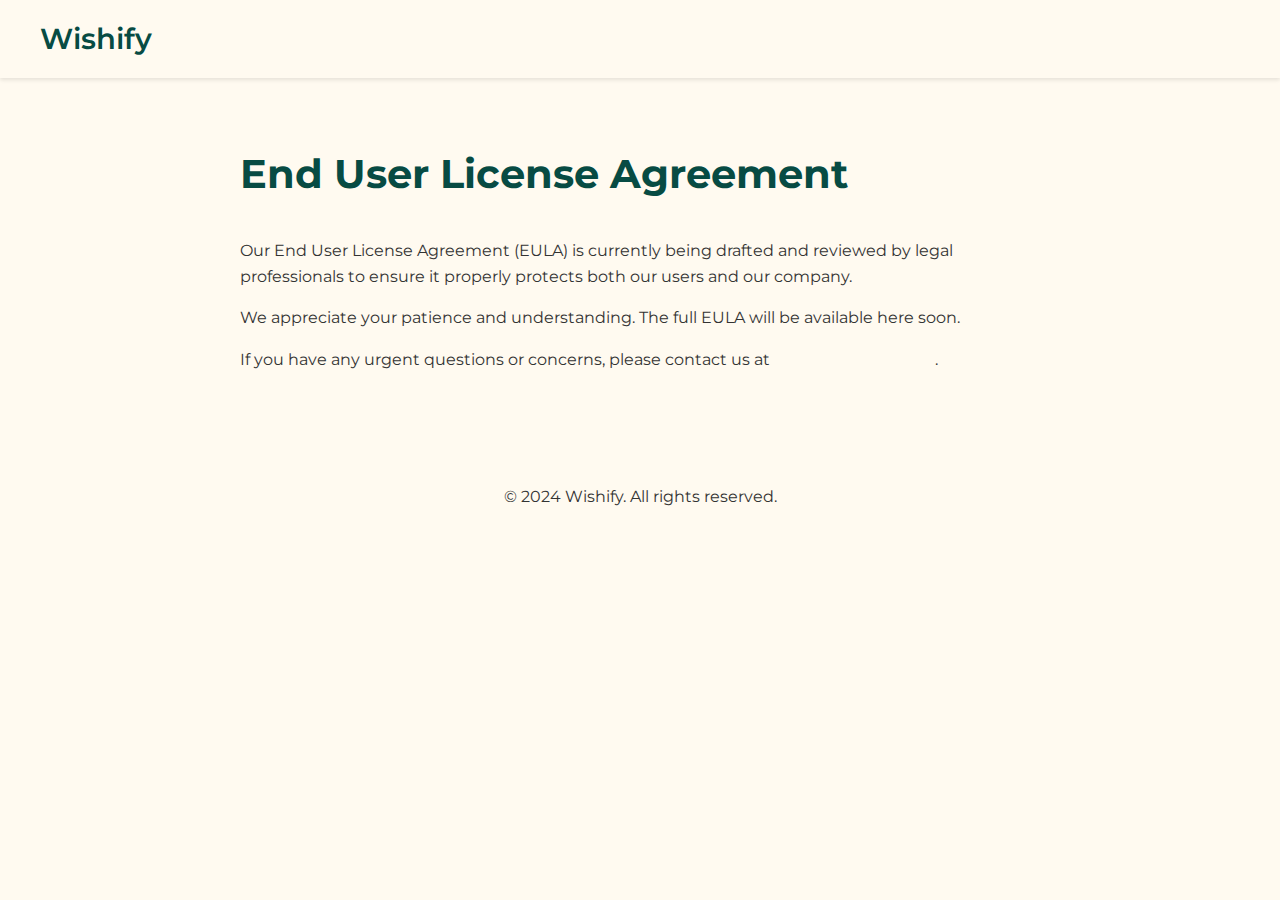
==== eula.html @ 85032214 "added website" ====
<!DOCTYPE html>
<html lang="en">
    <head>
        <meta charset="UTF-8" />
        <meta name="viewport" content="width=device-width, initial-scale=1.0" />
        <title>Wishify - End User License Agreement</title>
        <link href="https://fonts.googleapis.com/css2?family=Montserrat:wght@300;400;600&display=swap" rel="stylesheet" />
        <link rel="stylesheet" href="styles.css" />
    </head>
    <body>
        <header>
            <nav>
                <a href="index.html" class="logo">Wishify</a>
            </nav>
        </header>
        <main>
            <div class="legal-content">
                <h1>End User License Agreement</h1>
                <p>
                    Our End User License Agreement (EULA) is currently being drafted and reviewed by legal professionals to ensure it
                    properly protects both our users and our company.
                </p>
                <p>We appreciate your patience and understanding. The full EULA will be available here soon.</p>
                <p>
                    If you have any urgent questions or concerns, please contact us at
                    <a href="mailto:mail@maximilian.sh">mail@maximilian.sh</a>.
                </p>
            </div>
        </main>
        <footer>
            <p>&copy; 2024 Wishify. All rights reserved.</p>
        </footer>
    </body>
</html>
---- styles.css ----
:root {
    --primary-color: #074b43;
    --text-color: #333;
    --background-color: #fffaf0;
    --link-color: #fffaf0;
    --link-hover-color: #fffaf0cc;
}

html {
    scroll-behavior: smooth;
}

body {
    font-family: "Montserrat", sans-serif;
    line-height: 1.6;
    margin: 0;
    padding: 0;
    background-color: var(--background-color);
    color: var(--text-color);
}

.coming-soon {
    background-color: var(--primary-color);
    color: var(--background-color);
    display: flex;
    flex-direction: column;
    justify-content: center;
    align-items: center;
    min-height: 100vh;
}

header {
    background-color: var(--background-color);
    padding: 1rem 2rem;
    box-shadow: 0 2px 4px rgba(0, 0, 0, 0.1);
}

nav {
    display: flex;
    justify-content: space-between;
    align-items: center;
    max-width: 1200px;
    margin: 0 auto;
}

.logo {
    font-size: 1.8rem;
    font-weight: 600;
    color: var(--primary-color);
    text-decoration: none;
}

main {
    max-width: 1200px;
    margin: 0 auto;
    padding: 2rem;
}

#hero {
    text-align: center;
    padding: 4rem 0;
}

h1 {
    font-size: 4rem;
    margin-bottom: 1rem;
    color: var(--background-color);
}

h2 {
    font-size: 2.5rem;
    margin-bottom: 2rem;
    text-align: center;
    color: var(--primary-color);
}

.coming-soon p {
    font-size: 1.5rem;
    margin-bottom: 2rem;
}

.cta-container {
    margin-top: 2rem;
}

.cta-button {
    display: inline-flex;
    align-items: center;
    background-color: var(--background-color);
    color: var(--primary-color);
    padding: 12px 24px;
    border-radius: 30px;
    font-weight: 600;
    text-decoration: none;
    transition: background-color 0.3s ease, transform 0.3s ease;
}

.cta-button:hover {
    background-color: #fff;
    transform: translateY(-3px);
}

.cta-button i {
    margin-right: 8px;
}

footer {
    background-color: var(--background-color);
    text-align: center;
    padding: 2rem;
    margin-top: auto;
}

.coming-soon footer {
    background-color: transparent;
    color: var(--background-color);
}

.footer-links {
    margin-bottom: 1rem;
}

.footer-links a {
    margin: 0 0.5rem;
    color: var(--text-color);
    text-decoration: none;
    transition: color 0.3s ease;
}

.coming-soon .footer-links a {
    color: var(--background-color);
}

.coming-soon .footer-links a:hover {
    color: var(--link-hover-color);
}

/* Styles for legal pages */
.legal-content {
    max-width: 800px;
    margin: 2rem auto;
    padding: 0 1rem;
}

.legal-content h1 {
    color: var(--primary-color);
    font-size: 2.5rem;
    margin-bottom: 2rem;
}

.legal-content h2 {
    color: var(--primary-color);
    font-size: 1.8rem;
    margin-top: 2rem;
    margin-bottom: 1rem;
}

.legal-content p {
    margin-bottom: 1rem;
}

@media (max-width: 768px) {
    h1 {
        font-size: 3rem;
    }

    h2 {
        font-size: 2rem;
    }

    .coming-soon p {
        font-size: 1.2rem;
    }

    .legal-content h1 {
        font-size: 2rem;
    }

    .legal-content h2 {
        font-size: 1.5rem;
    }
}

@media (max-width: 620px) {
    h1 {
        font-size: 2.5rem;
    }

    h2 {
        font-size: 1.8rem;
    }

    .coming-soon p {
        font-size: 1rem;
    }

    .legal-content h1 {
        font-size: 1.8rem;
    }

    .legal-content h2 {
        font-size: 1.3rem;
    }

    .coming-soon .footer-links {
        display: flex;
        flex-direction: column;
        align-items: center;
    }

    .coming-soon .footer-links a {
        margin: 0.5rem 0;
    }
}

a {
    color: var(--link-color);
    text-decoration: none;
    transition: color 0.3s ease, text-decoration 0.3s ease;
}

a:hover {
    color: var(--link-hover-color);
    text-decoration: underline;
}

.cta-container a:hover {
    color: var(--primary-color);
    text-decoration: none;
}
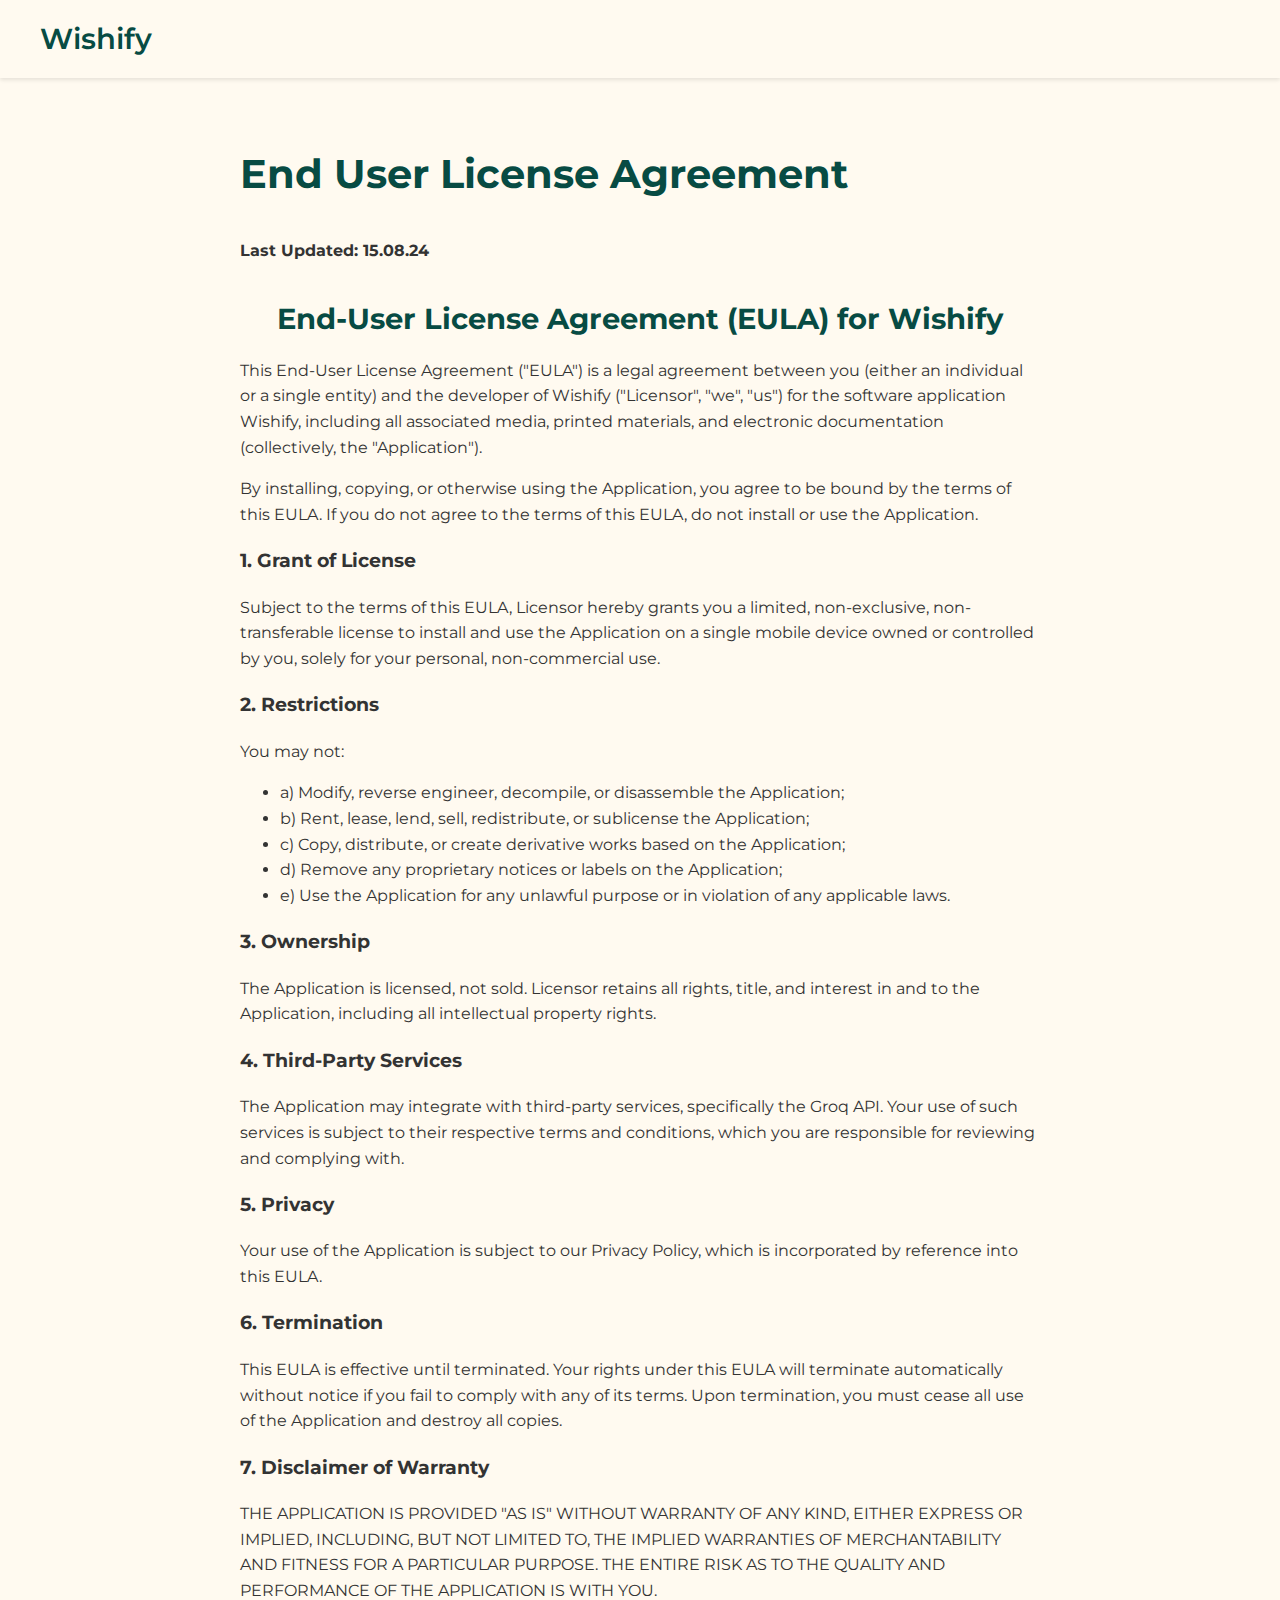
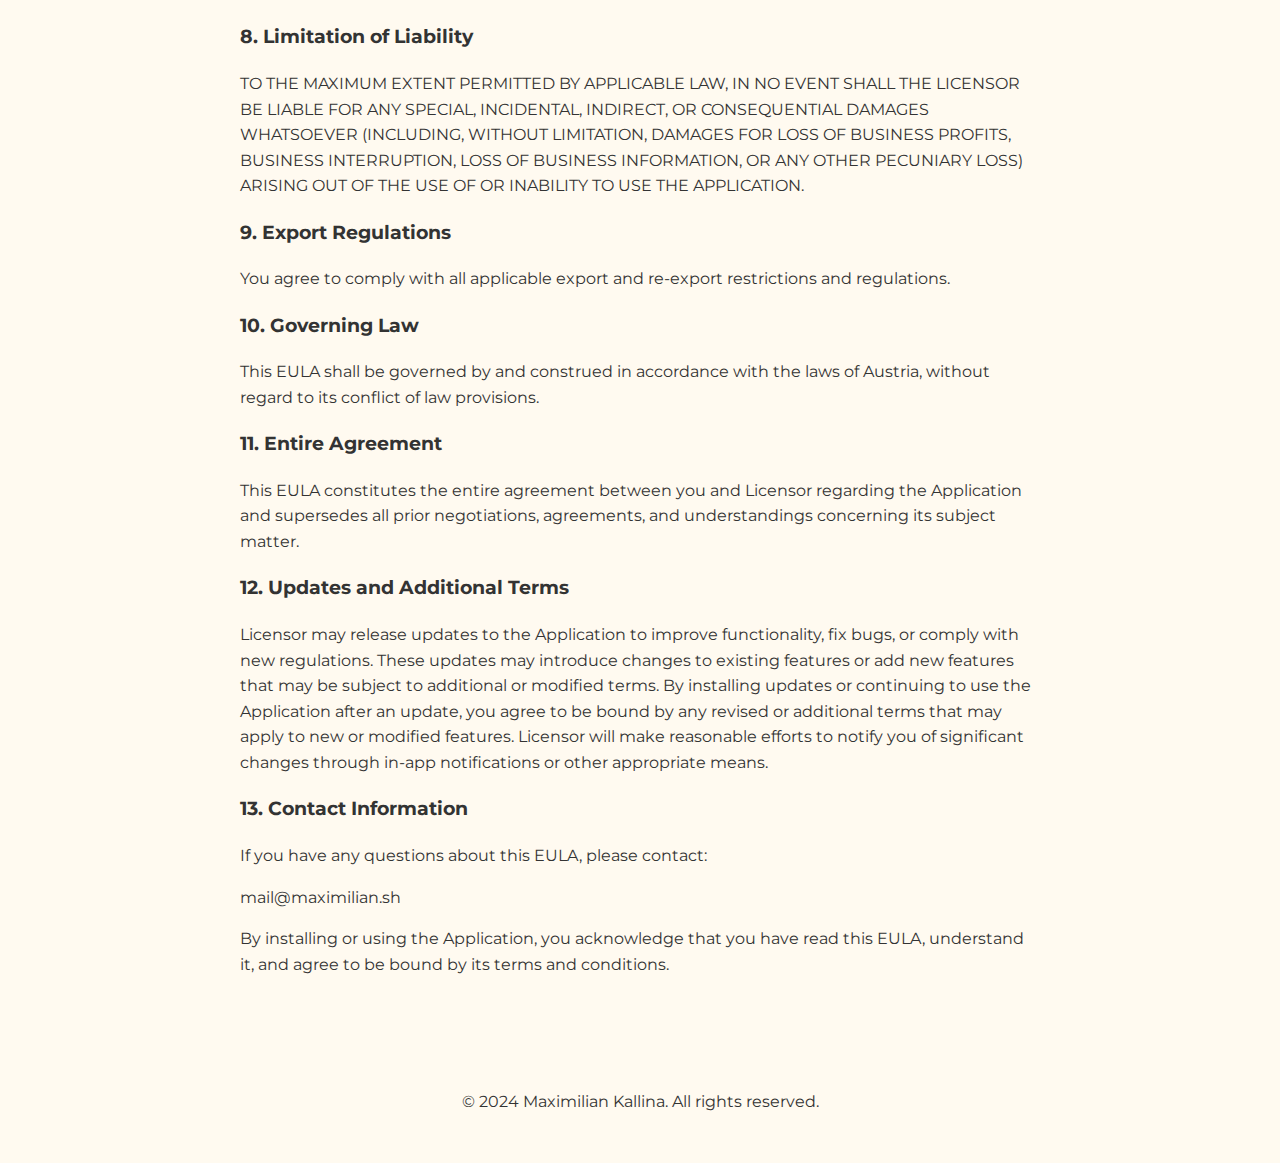
==== commit 49f823e6: "Update legal documents and styles" ====
--- a/eula.html
+++ b/eula.html
@@ -16,19 +16,110 @@
         <main>
             <div class="legal-content">
                 <h1>End User License Agreement</h1>
+                <p><strong>Last Updated: 15.08.24</strong></p>
+
+                <h2>End-User License Agreement (EULA) for Wishify</h2>
                 <p>
-                    Our End User License Agreement (EULA) is currently being drafted and reviewed by legal professionals to ensure it
-                    properly protects both our users and our company.
+                    This End-User License Agreement ("EULA") is a legal agreement between you (either an individual or a single entity) and
+                    the developer of Wishify ("Licensor", "we", "us") for the software application Wishify, including all associated media,
+                    printed materials, and electronic documentation (collectively, the "Application").
                 </p>
-                <p>We appreciate your patience and understanding. The full EULA will be available here soon.</p>
+
                 <p>
-                    If you have any urgent questions or concerns, please contact us at
-                    <a href="mailto:mail@maximilian.sh">mail@maximilian.sh</a>.
+                    By installing, copying, or otherwise using the Application, you agree to be bound by the terms of this EULA. If you do
+                    not agree to the terms of this EULA, do not install or use the Application.
+                </p>
+
+                <h3>1. Grant of License</h3>
+                <p>
+                    Subject to the terms of this EULA, Licensor hereby grants you a limited, non-exclusive, non-transferable license to
+                    install and use the Application on a single mobile device owned or controlled by you, solely for your personal,
+                    non-commercial use.
+                </p>
+
+                <h3>2. Restrictions</h3>
+                <p>You may not:</p>
+                <ul>
+                    <li>a) Modify, reverse engineer, decompile, or disassemble the Application;</li>
+                    <li>b) Rent, lease, lend, sell, redistribute, or sublicense the Application;</li>
+                    <li>c) Copy, distribute, or create derivative works based on the Application;</li>
+                    <li>d) Remove any proprietary notices or labels on the Application;</li>
+                    <li>e) Use the Application for any unlawful purpose or in violation of any applicable laws.</li>
+                </ul>
+
+                <h3>3. Ownership</h3>
+                <p>
+                    The Application is licensed, not sold. Licensor retains all rights, title, and interest in and to the Application,
+                    including all intellectual property rights.
+                </p>
+
+                <h3>4. Third-Party Services</h3>
+                <p>
+                    The Application may integrate with third-party services, specifically the Groq API. Your use of such services is subject
+                    to their respective terms and conditions, which you are responsible for reviewing and complying with.
+                </p>
+
+                <h3>5. Privacy</h3>
+                <p>Your use of the Application is subject to our Privacy Policy, which is incorporated by reference into this EULA.</p>
+
+                <h3>6. Termination</h3>
+                <p>
+                    This EULA is effective until terminated. Your rights under this EULA will terminate automatically without notice if you
+                    fail to comply with any of its terms. Upon termination, you must cease all use of the Application and destroy all
+                    copies.
+                </p>
+
+                <h3>7. Disclaimer of Warranty</h3>
+                <p>
+                    THE APPLICATION IS PROVIDED "AS IS" WITHOUT WARRANTY OF ANY KIND, EITHER EXPRESS OR IMPLIED, INCLUDING, BUT NOT LIMITED
+                    TO, THE IMPLIED WARRANTIES OF MERCHANTABILITY AND FITNESS FOR A PARTICULAR PURPOSE. THE ENTIRE RISK AS TO THE QUALITY
+                    AND PERFORMANCE OF THE APPLICATION IS WITH YOU.
+                </p>
+
+                <h3>8. Limitation of Liability</h3>
+                <p>
+                    TO THE MAXIMUM EXTENT PERMITTED BY APPLICABLE LAW, IN NO EVENT SHALL THE LICENSOR BE LIABLE FOR ANY SPECIAL, INCIDENTAL,
+                    INDIRECT, OR CONSEQUENTIAL DAMAGES WHATSOEVER (INCLUDING, WITHOUT LIMITATION, DAMAGES FOR LOSS OF BUSINESS PROFITS,
+                    BUSINESS INTERRUPTION, LOSS OF BUSINESS INFORMATION, OR ANY OTHER PECUNIARY LOSS) ARISING OUT OF THE USE OF OR INABILITY
+                    TO USE THE APPLICATION.
+                </p>
+
+                <h3>9. Export Regulations</h3>
+                <p>You agree to comply with all applicable export and re-export restrictions and regulations.</p>
+
+                <h3>10. Governing Law</h3>
+                <p>
+                    This EULA shall be governed by and construed in accordance with the laws of Austria, without regard to its conflict of
+                    law provisions.
+                </p>
+
+                <h3>11. Entire Agreement</h3>
+                <p>
+                    This EULA constitutes the entire agreement between you and Licensor regarding the Application and supersedes all prior
+                    negotiations, agreements, and understandings concerning its subject matter.
+                </p>
+
+                <h3>12. Updates and Additional Terms</h3>
+                <p>
+                    Licensor may release updates to the Application to improve functionality, fix bugs, or comply with new regulations.
+                    These updates may introduce changes to existing features or add new features that may be subject to additional or
+                    modified terms. By installing updates or continuing to use the Application after an update, you agree to be bound by any
+                    revised or additional terms that may apply to new or modified features. Licensor will make reasonable efforts to notify
+                    you of significant changes through in-app notifications or other appropriate means.
+                </p>
+
+                <h3>13. Contact Information</h3>
+                <p>If you have any questions about this EULA, please contact:</p>
+                <p><a href="mailto:mail@maximilian.sh" class="link">mail@maximilian.sh</a></p>
+
+                <p>
+                    By installing or using the Application, you acknowledge that you have read this EULA, understand it, and agree to be
+                    bound by its terms and conditions.
                 </p>
             </div>
         </main>
         <footer>
-            <p>&copy; 2024 Wishify. All rights reserved.</p>
+            <p>&copy; 2024 <a href="https://maximilian.sh" class="link">Maximilian Kallina</a>. All rights reserved.</p>
         </footer>
     </body>
 </html>
--- a/styles.css
+++ b/styles.css
@@ -50,6 +50,10 @@
     text-decoration: none;
 }
 
+.logo:hover {
+    color: var(--primary-color);
+}
+
 main {
     max-width: 1200px;
     margin: 0 auto;
@@ -159,6 +163,14 @@
     margin-bottom: 1rem;
 }
 
+.link {
+    color: var(--text-color);
+}
+
+.link:hover {
+    color: var(--text-color);
+}
+
 @media (max-width: 768px) {
     h1 {
         font-size: 3rem;
